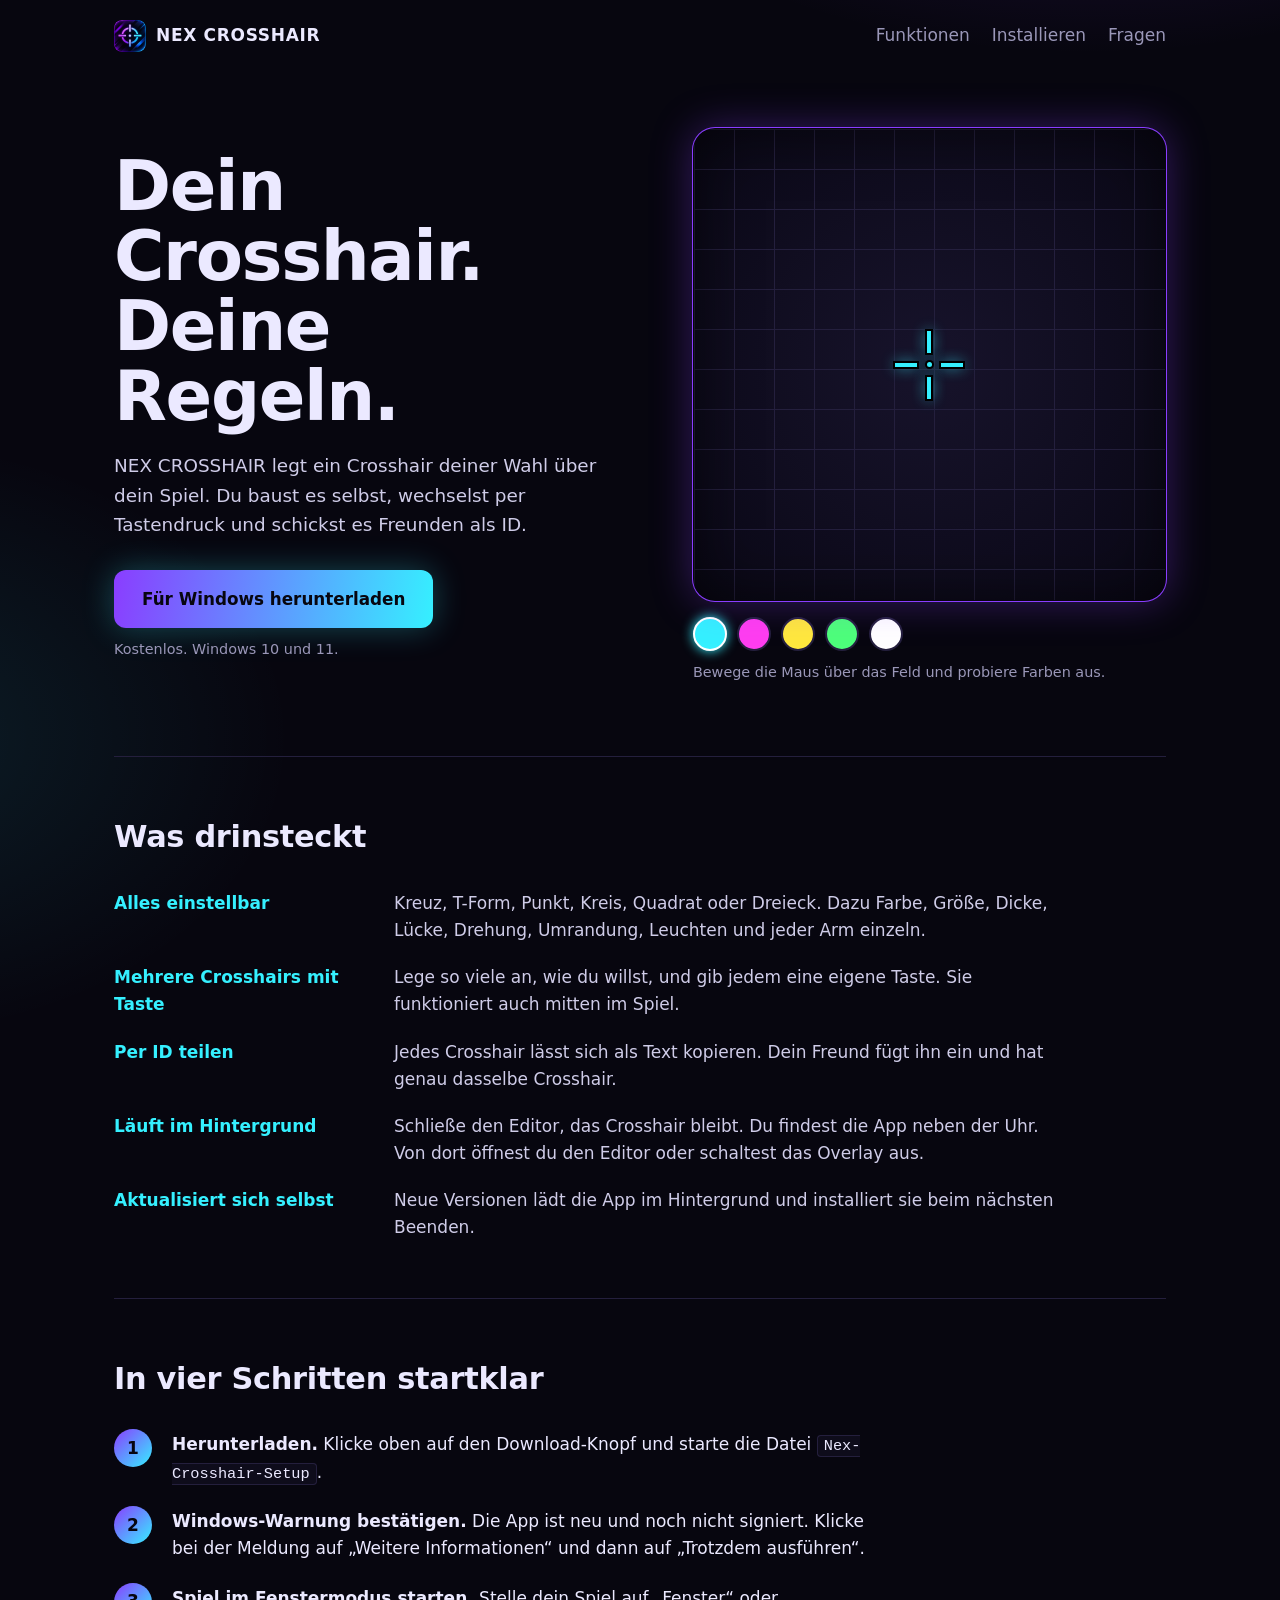
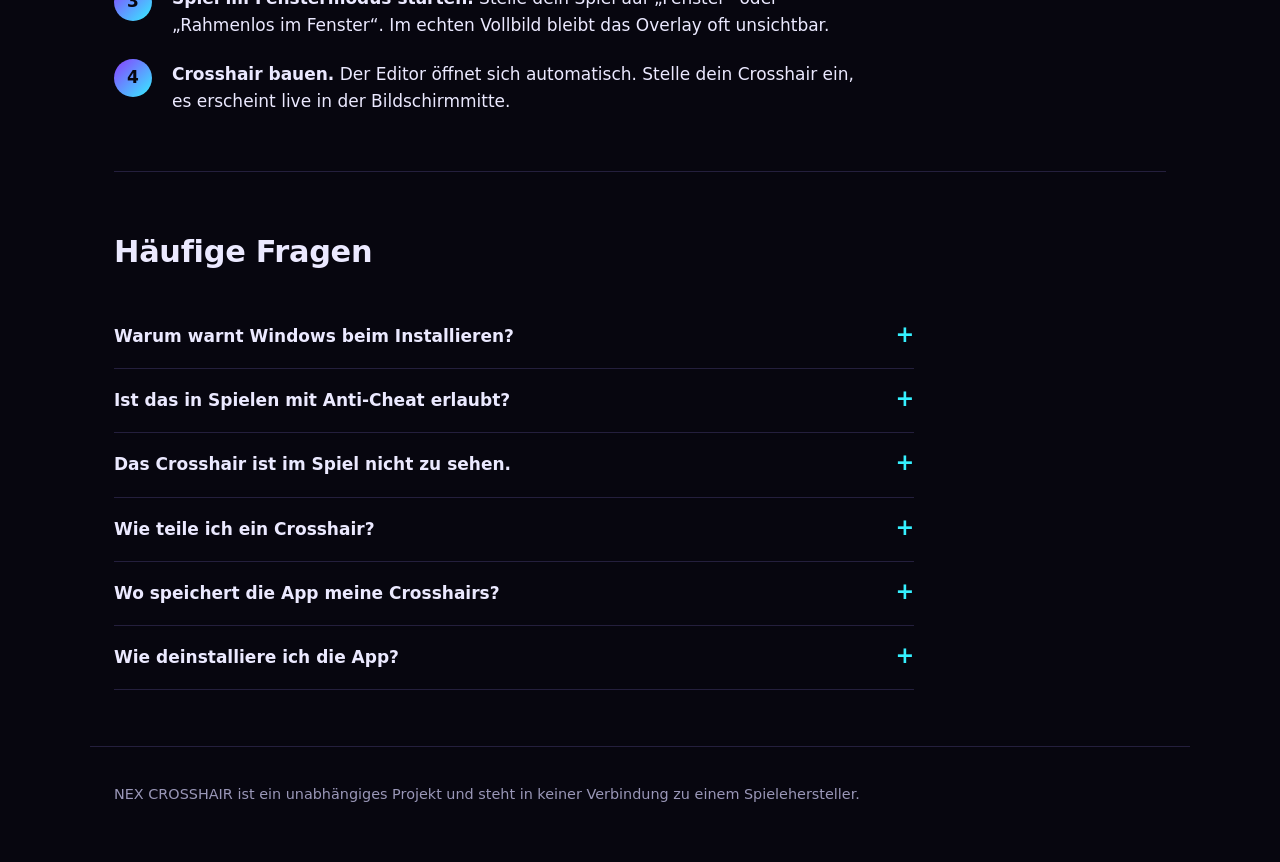
==== index.html @ e949b843 "Add files via upload" ====
<!DOCTYPE html>
<html lang="de">
<head>
  <meta charset="UTF-8">
  <meta name="viewport" content="width=device-width, initial-scale=1">
  <title>NEX CROSSHAIR – Eigenes Crosshair für jedes Spiel</title>
  <meta name="description" content="NEX CROSSHAIR legt ein Crosshair deiner Wahl über dein Spiel. Selbst gestalten, per Taste wechseln, per ID mit Freunden teilen. Kostenlos für Windows.">
  <link rel="icon" href="icon.png">
  <link rel="stylesheet" href="style.css">
</head>
<body>

<header class="top">
  <a class="brand" href="#"><img src="icon.png" alt="" width="32" height="32"> NEX CROSSHAIR</a>
  <nav>
    <a href="#funktionen">Funktionen</a>
    <a href="#installieren">Installieren</a>
    <a href="#faq">Fragen</a>
  </nav>
</header>

<main>
  <section class="hero">
    <div class="hero-text">
      <h1>Dein Crosshair. Deine Regeln.</h1>
      <p class="lead">NEX CROSSHAIR legt ein Crosshair deiner Wahl über dein Spiel. Du baust es selbst, wechselst per Tastendruck und schickst es Freunden als ID.</p>
      <div class="cta">
        <a id="download" class="btn" href="https://github.com/gabriel3213u/nex-crosshair/releases/latest">Für Windows herunterladen</a>
        <p id="dl-info" class="small">Kostenlos. Windows 10 und 11.</p>
      </div>
    </div>

    <div class="hero-demo">
      <div class="scope" id="scope" aria-label="Live-Vorschau: das Crosshair folgt deiner Maus">
        <div class="xh" id="xh"><i class="t"></i><i class="b"></i><i class="l"></i><i class="r"></i><i class="d"></i></div>
      </div>
      <div class="swatches" role="group" aria-label="Farbe ausprobieren">
        <button style="--c:#35f0ff" aria-label="Cyan" class="on"></button>
        <button style="--c:#ff3df0" aria-label="Magenta"></button>
        <button style="--c:#ffe83d" aria-label="Gelb"></button>
        <button style="--c:#4dff7a" aria-label="Grün"></button>
        <button style="--c:#ffffff" aria-label="Weiß"></button>
      </div>
      <p class="small">Bewege die Maus über das Feld und probiere Farben aus.</p>
    </div>
  </section>

  <section id="funktionen" class="block">
    <h2>Was drinsteckt</h2>
    <dl class="features">
      <dt>Alles einstellbar</dt>
      <dd>Kreuz, T-Form, Punkt, Kreis, Quadrat oder Dreieck. Dazu Farbe, Größe, Dicke, Lücke, Drehung, Umrandung, Leuchten und jeder Arm einzeln.</dd>
      <dt>Mehrere Crosshairs mit Taste</dt>
      <dd>Lege so viele an, wie du willst, und gib jedem eine eigene Taste. Sie funktioniert auch mitten im Spiel.</dd>
      <dt>Per ID teilen</dt>
      <dd>Jedes Crosshair lässt sich als Text kopieren. Dein Freund fügt ihn ein und hat genau dasselbe Crosshair.</dd>
      <dt>Läuft im Hintergrund</dt>
      <dd>Schließe den Editor, das Crosshair bleibt. Du findest die App neben der Uhr. Von dort öffnest du den Editor oder schaltest das Overlay aus.</dd>
      <dt>Aktualisiert sich selbst</dt>
      <dd>Neue Versionen lädt die App im Hintergrund und installiert sie beim nächsten Beenden.</dd>
    </dl>
  </section>

  <section id="installieren" class="block">
    <h2>In vier Schritten startklar</h2>
    <ol class="steps">
      <li><strong>Herunterladen.</strong> Klicke oben auf den Download-Knopf und starte die Datei <code>Nex-Crosshair-Setup</code>.</li>
      <li><strong>Windows-Warnung bestätigen.</strong> Die App ist neu und noch nicht signiert. Klicke bei der Meldung auf „Weitere Informationen“ und dann auf „Trotzdem ausführen“.</li>
      <li><strong>Spiel im Fenstermodus starten.</strong> Stelle dein Spiel auf „Fenster“ oder „Rahmenlos im Fenster“. Im echten Vollbild bleibt das Overlay oft unsichtbar.</li>
      <li><strong>Crosshair bauen.</strong> Der Editor öffnet sich automatisch. Stelle dein Crosshair ein, es erscheint live in der Bildschirmmitte.</li>
    </ol>
  </section>

  <section id="faq" class="block">
    <h2>Häufige Fragen</h2>
    <details>
      <summary>Warum warnt Windows beim Installieren?</summary>
      <p>Programme ohne bezahltes Signaturzertifikat zeigen „Unbekannter Herausgeber“. Das betrifft jede neue Software. Mit „Weitere Informationen“ und „Trotzdem ausführen“ geht es weiter. Auf Rechnern mit eingeschalteter Smart App Control kann Windows unsignierte Programme komplett blockieren.</p>
    </details>
    <details>
      <summary>Ist das in Spielen mit Anti-Cheat erlaubt?</summary>
      <p>NEX CROSSHAIR verändert keine Spieldateien und liest nichts aus dem Spiel. Es legt nur ein durchsichtiges Fenster darüber. Trotzdem verbieten manche Spiele, Server oder Turniere Overlays von Drittprogrammen. Lies vorher die Regeln deines Spiels. Die Nutzung geschieht auf eigene Verantwortung.</p>
    </details>
    <details>
      <summary>Das Crosshair ist im Spiel nicht zu sehen.</summary>
      <p>Stelle das Spiel auf „Fenster“ oder „Rahmenlos im Fenster“. Prüfe außerdem, ob das Overlay eingeschaltet ist (Standardtaste F8 oder Tray-Symbol neben der Uhr). Sitzt es nicht ganz mittig, korrigierst du es im Editor mit „Versatz X“ und „Versatz Y“.</p>
    </details>
    <details>
      <summary>Wie teile ich ein Crosshair?</summary>
      <p>Wähle es im Editor aus und klicke auf „ID dieses Crosshairs kopieren“. Schicke den Text an einen Freund. Er fügt ihn unter „Teilen“ ein und klickt auf „Importieren“. Die Taste gehört nicht zur ID, die legt jeder selbst fest.</p>
    </details>
    <details>
      <summary>Wo speichert die App meine Crosshairs?</summary>
      <p>Lokal auf deinem PC im Ordner <code>%APPDATA%\NexCrosshair</code>. Es werden keine Daten an einen Server geschickt.</p>
    </details>
    <details>
      <summary>Wie deinstalliere ich die App?</summary>
      <p>Windows-Einstellungen, „Apps“, „Installierte Apps“, NEX CROSSHAIR auswählen und deinstallieren. Deine gespeicherten Crosshairs bleiben im Ordner oben liegen, bis du ihn löschst.</p>
    </details>
  </section>
</main>

<footer>
  <p>NEX CROSSHAIR ist ein unabhängiges Projekt und steht in keiner Verbindung zu einem Spielehersteller.</p>
</footer>

<script src="script.js"></script>
</body>
</html>
---- style.css ----
:root{
  --ink:#07060f; --panel:#0e0c1b; --line:#241f3d;
  --violet:#8a3dff; --cyan:#35f0ff;
  --text:#ebe9ff; --muted:#9a97b8;
  --font:Bahnschrift,"Segoe UI Variable Display","Segoe UI",system-ui,sans-serif;
}
*{box-sizing:border-box}
html{scroll-behavior:smooth}
@media (prefers-reduced-motion:reduce){html{scroll-behavior:auto}}
body{
  margin:0;background:var(--ink);color:var(--text);font-family:var(--font);
  line-height:1.6;font-size:17px;
  background-image:radial-gradient(900px 500px at 85% -10%,rgba(138,61,255,.22),transparent 60%),
                   radial-gradient(700px 500px at -10% 30%,rgba(53,240,255,.10),transparent 60%);
  background-repeat:no-repeat;
}
a{color:var(--cyan)}
a:focus-visible,button:focus-visible,summary:focus-visible{outline:3px solid var(--cyan);outline-offset:3px}
code{background:var(--panel);border:1px solid var(--line);padding:1px 6px;border-radius:4px;font-size:.9em}

.top{display:flex;justify-content:space-between;align-items:center;gap:16px;max-width:1100px;margin:0 auto;padding:20px 24px}
.brand{display:flex;align-items:center;gap:10px;color:var(--text);text-decoration:none;font-weight:700;letter-spacing:.04em}
.brand img{border-radius:8px}
.top nav{display:flex;gap:22px}
.top nav a{color:var(--muted);text-decoration:none}
.top nav a:hover{color:var(--text)}

main{max-width:1100px;margin:0 auto;padding:0 24px}

.hero{display:grid;grid-template-columns:1.05fr .95fr;gap:56px;align-items:center;padding:56px 0 72px}
h1{font-size:clamp(2.4rem,5.6vw,4.3rem);line-height:1.02;margin:0 0 20px;font-weight:800;letter-spacing:-.02em;max-width:11ch}
.lead{font-size:1.15rem;color:#cfcce8;max-width:46ch;margin:0 0 30px}
.small{color:var(--muted);font-size:.9rem;margin:10px 0 0}

.btn{
  display:inline-block;padding:16px 28px;border-radius:12px;color:#07060f;font-weight:700;font-size:1.05rem;
  text-decoration:none;background:linear-gradient(100deg,var(--violet),var(--cyan));
  box-shadow:0 0 32px rgba(53,240,255,.28);
}
.btn:hover{filter:brightness(1.12)}

.scope{
  position:relative;aspect-ratio:1/1;border-radius:22px;overflow:hidden;cursor:none;touch-action:none;
  background:
    linear-gradient(var(--line) 1px,transparent 1px) 0 0/40px 40px,
    linear-gradient(90deg,var(--line) 1px,transparent 1px) 0 0/40px 40px,
    radial-gradient(circle at 50% 50%,#17132b,#0a0816);
  border:1px solid transparent;
  background-clip:padding-box;
  box-shadow:0 0 0 1px var(--violet),0 0 40px rgba(138,61,255,.35),inset 0 0 60px rgba(0,0,0,.6);
}
.xh{--c:#35f0ff;position:absolute;left:50%;top:50%;width:0;height:0;pointer-events:none}
.xh i{position:absolute;background:var(--c);box-shadow:0 0 0 2px #000,0 0 14px var(--c)}
.xh .t{width:4px;height:22px;left:-2px;top:-34px}
.xh .b{width:4px;height:22px;left:-2px;top:12px}
.xh .l{width:22px;height:4px;top:-2px;left:-34px}
.xh .r{width:22px;height:4px;top:-2px;left:12px}
.xh .d{width:5px;height:5px;left:-2.5px;top:-2.5px;border-radius:50%}

.swatches{display:flex;gap:10px;margin-top:16px}
.swatches button{width:34px;height:34px;border-radius:50%;border:2px solid var(--line);background:var(--c);cursor:pointer}
.swatches button.on{border-color:#fff;box-shadow:0 0 12px var(--c)}

.block{padding:56px 0;border-top:1px solid var(--line)}
h2{font-size:1.9rem;margin:0 0 28px;letter-spacing:-.01em}

.features{display:grid;grid-template-columns:minmax(0,15rem) 1fr;gap:20px 40px;margin:0}
.features dt{font-weight:700;color:var(--cyan)}
.features dd{margin:0;color:#cfcce8;max-width:62ch}

.steps{margin:0;padding:0;list-style:none;counter-reset:s;display:grid;gap:22px;max-width:70ch}
.steps li{counter-increment:s;padding-left:58px;position:relative}
.steps li::before{
  content:counter(s);position:absolute;left:0;top:-2px;width:38px;height:38px;border-radius:50%;
  display:grid;place-items:center;font-weight:700;color:#07060f;background:linear-gradient(135deg,var(--violet),var(--cyan));
}

details{border-bottom:1px solid var(--line);max-width:74ch}
summary{cursor:pointer;padding:18px 0;font-weight:600;list-style:none;display:flex;justify-content:space-between;gap:16px}
summary::-webkit-details-marker{display:none}
summary::after{content:"+";color:var(--cyan);font-size:1.4rem;line-height:1}
details[open] summary::after{content:"–"}
details p{margin:0 0 18px;color:#cfcce8}

footer{max-width:1100px;margin:0 auto;padding:36px 24px 56px;border-top:1px solid var(--line);color:var(--muted);font-size:.9rem}
footer p{margin:0}

@media (max-width:820px){
  .hero{grid-template-columns:1fr;gap:36px;padding-top:24px}
  .features{grid-template-columns:1fr;gap:4px}
  .features dd{margin-bottom:16px}
  .top nav{gap:14px;font-size:.95rem}
  .scope{cursor:default}
}
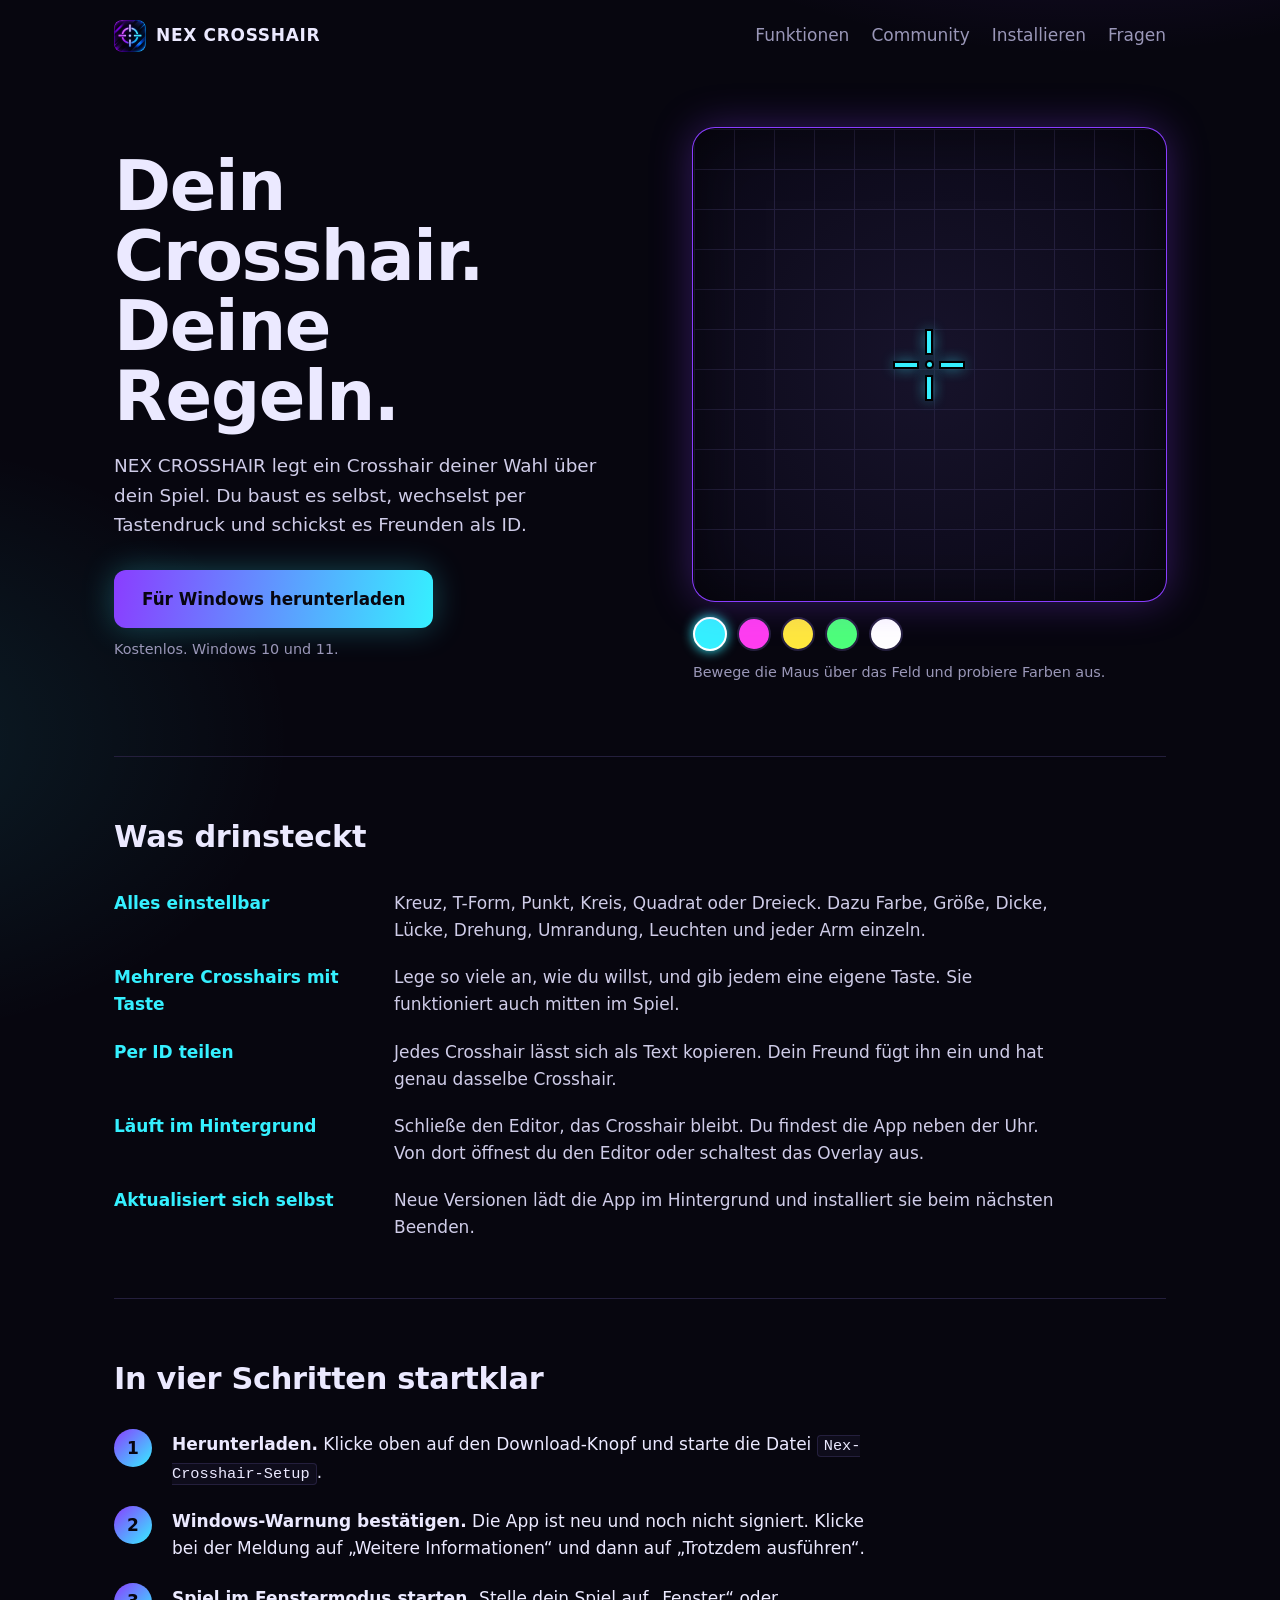
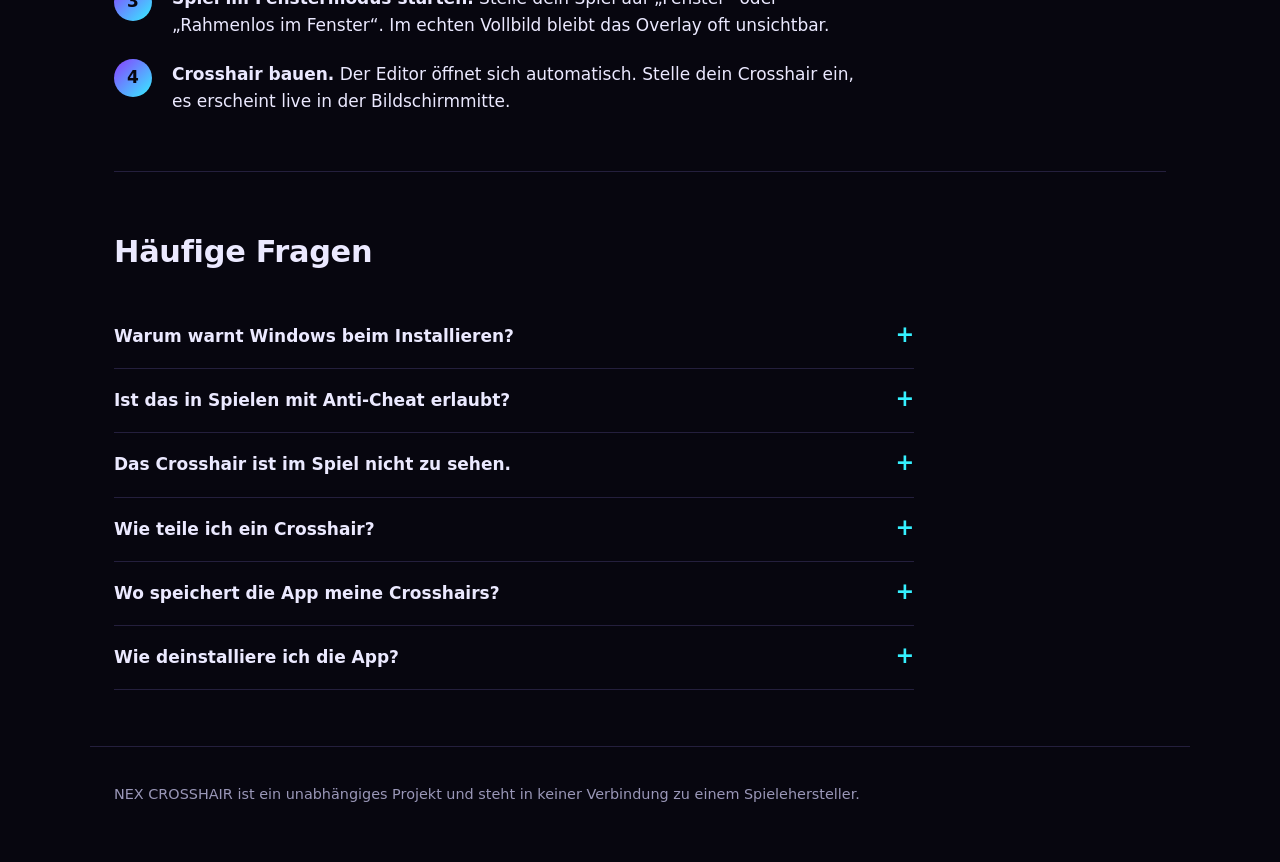
==== commit 4e4406ab: "Add files via upload" ====
--- a/index.html
+++ b/index.html
@@ -14,6 +14,7 @@
   <a class="brand" href="#"><img src="icon.png" alt="" width="32" height="32"> NEX CROSSHAIR</a>
   <nav>
     <a href="#funktionen">Funktionen</a>
+    <a href="community.html">Community</a>
     <a href="#installieren">Installieren</a>
     <a href="#faq">Fragen</a>
   </nav>
